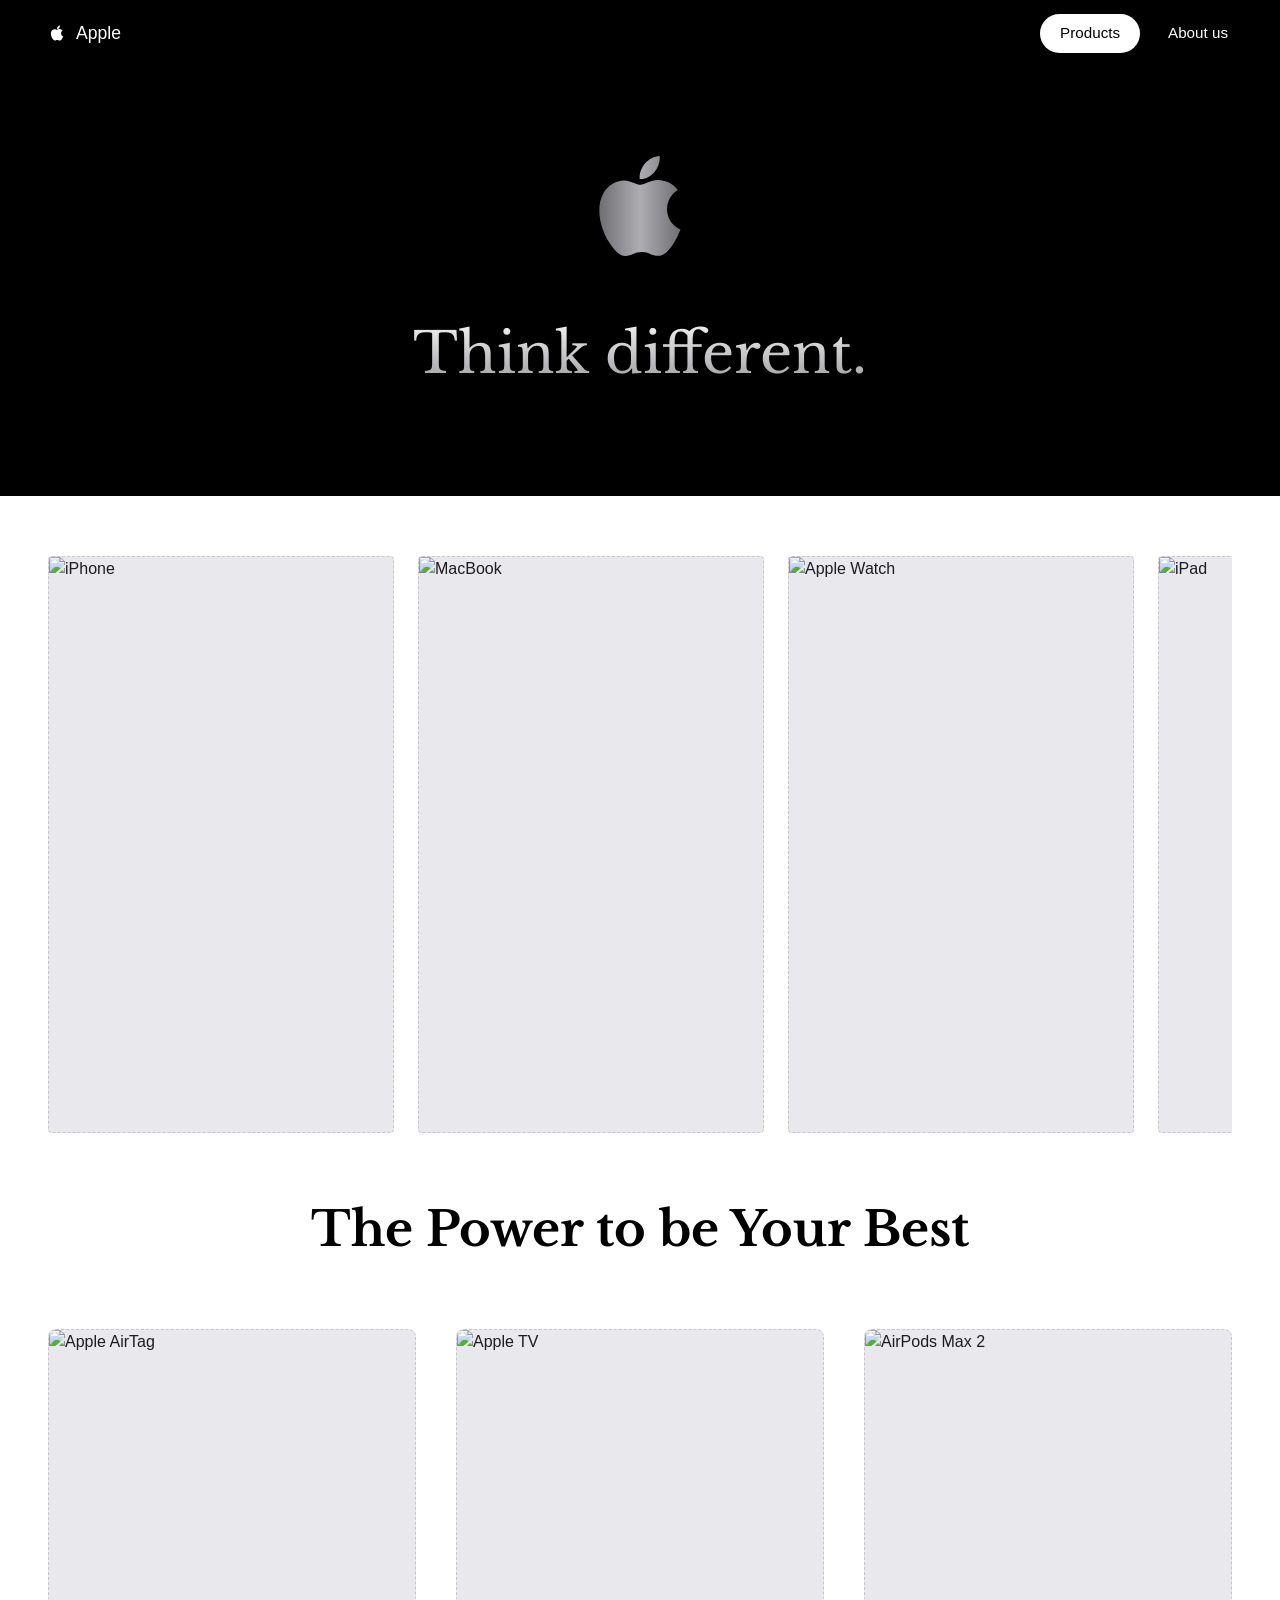
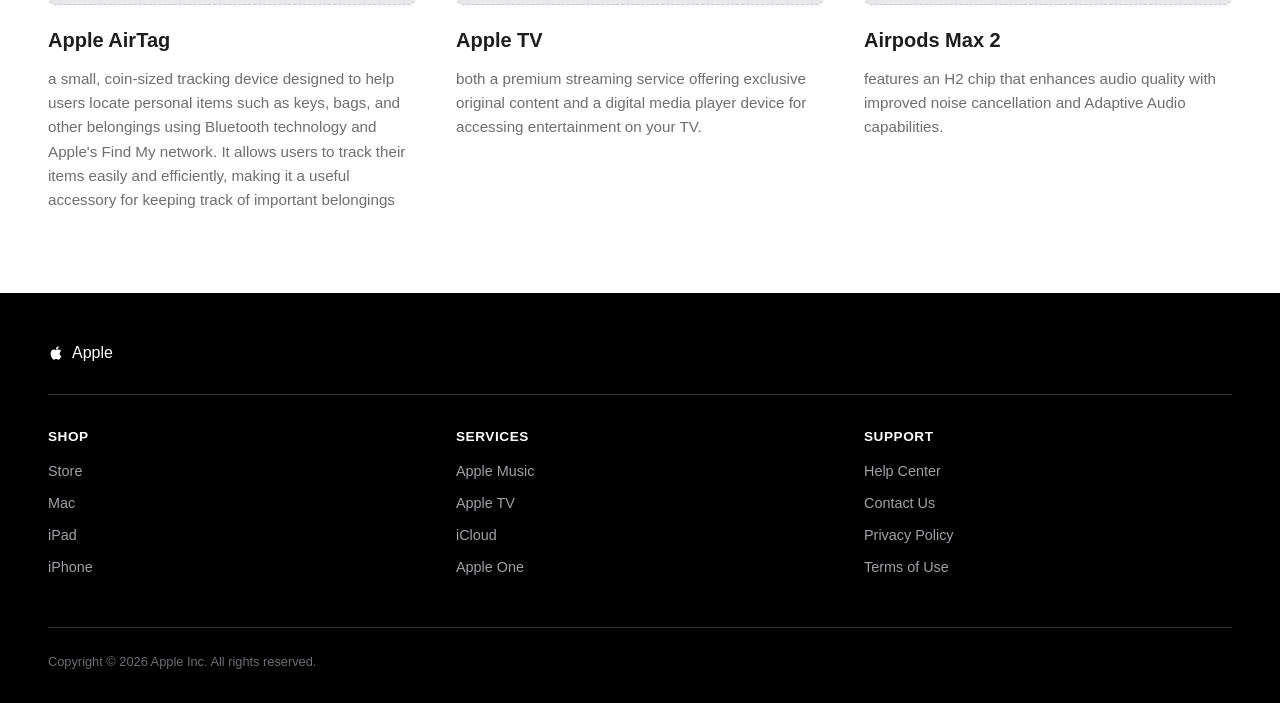
==== index.html @ c923f7aa "Add files via upload Added Main page" ====
<!DOCTYPE html>
<html lang="en">
<head>
  <meta charset="UTF-8" />
  <meta name="viewport" content="width=device-width, initial-scale=1.0" />
  <title>Apple</title>
  <link rel="preconnect" href="https://fonts.googleapis.com" />
  <link rel="preconnect" href="https://fonts.gstatic.com" crossorigin />
  <link href="https://fonts.googleapis.com/css2?family=Libre+Baskerville:ital,wght@0,400;0,700;1,400&display=swap" rel="stylesheet" />
  <link rel="stylesheet" href="styles.css" />
</head>
<body id="top">

  <!-- Navigation -->
  <nav class="nav">
    <a href="#top" class="nav-brand" id="nav-brand">
      <svg viewBox="0 0 24 24" aria-hidden="true">
        <path d="M18.71 19.5c-.83 1.24-1.71 2.45-3.05 2.47-1.34.03-1.77-.79-3.29-.79-1.53 0-2 .77-3.27.82-1.31.05-2.3-1.32-3.14-2.53C4.25 17 2.94 12.45 4.7 9.39c.87-1.52 2.43-2.48 4.12-2.51 1.28-.02 2.5.87 3.29.87.78 0 2.26-1.07 3.81-.91.65.03 2.47.26 3.64 1.98-.09.06-2.17 1.28-2.15 3.81.03 3.02 2.65 4.03 2.68 4.04-.03.07-.42 1.44-1.38 2.83M13 3.5c.73-.83 1.94-1.46 2.94-1.5.13 1.17-.34 2.35-1.04 3.19-.69.85-1.83 1.51-2.95 1.42-.15-1.15.41-2.35 1.05-3.11z"/>
      </svg>
      Apple
    </a>
    <div class="nav-links" id="nav-links"></div>
  </nav>

  <!-- Hero -->
  <section class="hero">
    <div class="hero-logo">
      <svg viewBox="0 0 24 24" aria-hidden="true">
        <defs>
          <linearGradient id="appleGradient" x1="0%" y1="0%" x2="100%" y2="0%">
            <stop offset="0%" stop-color="#6e6e73" />
            <stop offset="50%" stop-color="#aeaeb2" />
            <stop offset="100%" stop-color="#6e6e73" />
          </linearGradient>
        </defs>
        <path class="apple-gradient" d="M18.71 19.5c-.83 1.24-1.71 2.45-3.05 2.47-1.34.03-1.77-.79-3.29-.79-1.53 0-2 .77-3.27.82-1.31.05-2.3-1.32-3.14-2.53C4.25 17 2.94 12.45 4.7 9.39c.87-1.52 2.43-2.48 4.12-2.51 1.28-.02 2.5.87 3.29.87.78 0 2.26-1.07 3.81-.91.65.03 2.47.26 3.64 1.98-.09.06-2.17 1.28-2.15 3.81.03 3.02 2.65 4.03 2.68 4.04-.03.07-.42 1.44-1.38 2.83M13 3.5c.73-.83 1.94-1.46 2.94-1.5.13 1.17-.34 2.35-1.04 3.19-.69.85-1.83 1.51-2.95 1.42-.15-1.15.41-2.35 1.05-3.11z"/>
      </svg>
    </div>
    <h1 class="hero-slogan">Think different.</h1>
  </section>

  <!-- Product gallery -->
<section class="gallery">
  <div class="carousel" aria-label="Product carousel">
    <div class="carousel-track" id="carousel-track">

      <div class="carousel-item">
  <div class="img-placeholder" data-label="iPhone">
    <img src="images/iphone.png" alt="iPhone" />
  </div>
</div>

<div class="carousel-item">
  <div class="img-placeholder" data-label="MacBook">
    <img src="images/macbook.png" alt="MacBook" />
  </div>
</div>

<div class="carousel-item">
  <div class="img-placeholder" data-label="Apple Watch">
    <img src="images/watch.png" alt="Apple Watch" />
  </div>
</div>

<div class="carousel-item">
  <div class="img-placeholder" data-label="iPad">
    <img src="images/ipad.png" alt="iPad" />
  </div>
</div>

    </div>
  </div>
  <h2 class="gallery-headline">The Power to be Your Best</h2>
</section>

  <!-- Feature grid -->
  <section class="features">
    <div class="feature-grid">

      <article class="feature-card">
  <div class="img-placeholder">
    <img src="images/airtag.png" alt="Apple AirTag" />
  </div>
  <h3>Apple AirTag</h3>
  <p>a small, coin-sized tracking device designed to help users locate personal items such as keys, bags, and other belongings using Bluetooth technology and Apple's Find My network. It allows users to track their items easily and efficiently, making it a useful accessory for keeping track of important belongings</p>
</article>

<article class="feature-card">
  <div class="img-placeholder">
    <img src="images/apple-tv.png" alt="Apple TV" />
  </div>
  <h3>Apple TV</h3>
  <p>both a premium streaming service offering exclusive original content and a digital media player device for accessing entertainment on your TV.</p>
</article>

<article class="feature-card">
  <div class="img-placeholder">
    <img src="images/airpods.png" alt="AirPods Max 2" />
  </div>
  <h3>Airpods Max 2</h3>
  <p>features an H2 chip that enhances audio quality with improved noise cancellation and Adaptive Audio capabilities.</p>
</article>

    </div>
  </section>

  <!-- Footer -->
  <footer class="site-footer">
    <div class="footer-inner">
      <div class="footer-brand">
        <a href="#top" class="footer-logo" id="footer-brand">
          <svg viewBox="0 0 24 24" aria-hidden="true">
            <path d="M18.71 19.5c-.83 1.24-1.71 2.45-3.05 2.47-1.34.03-1.77-.79-3.29-.79-1.53 0-2 .77-3.27.82-1.31.05-2.3-1.32-3.14-2.53C4.25 17 2.94 12.45 4.7 9.39c.87-1.52 2.43-2.48 4.12-2.51 1.28-.02 2.5.87 3.29.87.78 0 2.26-1.07 3.81-.91.65.03 2.47.26 3.64 1.98-.09.06-2.17 1.328-2.15 3.81.03 3.02 2.65 4.03 2.68 4.04-.03.07-.42 1.44-1.38 2.83M13 3.5c.73-.83 1.94-1.46 2.94-1.5.13 1.17-.34 2.35-1.04 3.19-.69.85-1.83 1.51-2.95 1.42-.15-1.15.41-2.35 1.05-3.11z"/>
          </svg>
          Apple
        </a>
      </div>

      <div class="footer-columns">
        <div class="footer-col">
          <h4>Shop</h4>
          <ul>
            <li><a href="https://www.apple.com/us/shop/goto/store">Store</a></li>
            <li><a href="https://www.apple.com/mac/">Mac</a></li>
            <li><a href="https://www.apple.com/ipad/">iPad</a></li>
            <li><a href="https://www.apple.com/iphone/">iPhone</a></li>
          </ul>
        </div>

        <div class="footer-col">
          <h4>Services</h4>
          <ul>
            <li><a href="https://music.apple.com/us/new">Apple Music</a></li>
            <li><a href="https://tv.apple.com/">Apple TV</a></li>
            <li><a href="https://www.icloud.com/">iCloud</a></li>
            <li><a href="https://www.apple.com/lae/apple-one/">Apple One</a></li>
          </ul>
        </div>

        <div class="footer-col">
          <h4>Support</h4>
          <ul>
            <li><a href="https://support.apple.com/">Help Center</a></li>
            <li><a href="https://support.apple.com/contact">Contact Us</a></li>
            <li><a href="https://www.apple.com/legal/privacy/en-ww/">Privacy Policy</a></li>
            <li><a href="https://www.apple.com/legal/internet-services/terms/site.html">Terms of Use</a></li>
          </ul>
        </div>
      </div>

      <div class="footer-bottom">
        <p>Copyright © 2026 Apple Inc. All rights reserved.</p>
      </div>
    </div>
  </footer>
    
    <script src="carousel.js"></script>
    <script src="nav.js"></script>
</body>
</html>
---- styles.css ----
*, *::before, *::after {
  box-sizing: border-box;
  margin: 0;
  padding: 0;
}

body {
  font-family: -apple-system, BlinkMacSystemFont, "Segoe UI", Helvetica, Arial, sans-serif;
  color: #1d1d1f;
  background: #fff;
  line-height: 1.5;
  padding-top: 52px;
}

/* ── Navigation (fixed / floating) ── */
.nav {
  position: fixed;
  top: 0;
  left: 0;
  right: 0;
  z-index: 1000;
  background: #000;
  display: flex;
  align-items: center;
  justify-content: space-between;
  padding: 14px 48px;
  box-shadow: 0 2px 12px rgba(0, 0, 0, 0.15);
  transition: box-shadow 0.2s ease;
}

.nav--scrolled {
  box-shadow: 0 4px 20px rgba(0, 0, 0, 0.25);
}

.nav-brand {
  display: flex;
  align-items: center;
  gap: 10px;
  color: #fff;
  text-decoration: none;
  font-size: 1.1rem;
  font-weight: 500;
}

.nav-brand svg {
  width: 18px;
  height: 22px;
  fill: #fff;
}

.nav-links {
  display: flex;
  align-items: center;
  gap: 24px;
}

.nav-btn {
  display: inline-flex;
  align-items: center;
  justify-content: center;
  font-family: inherit;
  font-size: 0.95rem;
  text-decoration: none;
  cursor: pointer;
  border: none;
  background: none;
  transition: opacity 0.2s ease;
}

.nav-btn:hover {
  opacity: 0.85;
}

.nav-btn--pill {
  background: #fff;
  color: #000;
  padding: 8px 20px;
  border-radius: 999px;
  font-weight: 500;
}

.nav-btn--text {
  color: #fff;
  padding: 8px 4px;
}

/* ── Hero ── */
.hero {
  background: #000;
  text-align: center;
  padding: 80px 24px 100px;
}

.hero-logo {
  width: 120px;
  height: 148px;
  margin: 0 auto 32px;
}

.hero-logo svg {
  width: 100%;
  height: 100%;
}

.hero-logo .apple-gradient {
  fill: url(#appleGradient);
}

.hero-slogan {
  font-family: "Libre Baskerville", "Times New Roman", Georgia, serif;
  font-size: clamp(2rem, 5vw, 3.5rem);
  font-weight: 400;
  background: linear-gradient(180deg, #ffffff 0%, #8e8e93 100%);
  -webkit-background-clip: text;
  background-clip: text;
  -webkit-text-fill-color: transparent;
}

/* ── Product gallery ── */
.gallery {
  background: #fff;
  padding: 48px 48px 64px;
}

.gallery-row {
  display: grid;
  grid-template-columns: repeat(4, 1fr);
  gap: 16px;
  max-width: 1200px;
  margin: 0 auto 48px;
}

.gallery-headline {
  font-family: "Libre Baskerville", "Times New Roman", Georgia, serif;
  font-size: clamp(2rem, 4vw, 3rem);
  font-weight: 700;
  text-align: center;
  color: #000;
}

/* ── Image placeholders ── */
.img-placeholder {
  background: #e8e8ed;
  border: 1px dashed #c7c7cc;
  display: flex;
  align-items: center;
  justify-content: center;
  overflow: hidden;
  position: relative;
}

.img-placeholder img {
  width: 100%;
  height: 100%;
  object-fit: cover;
  display: block;
}

.img-placeholder img:not([src]),
.img-placeholder img[src=""] {
  visibility: hidden;
}

.feature-grid .img-placeholder {
  aspect-ratio: 4 / 3;
  border-radius: 8px;
  margin-bottom: 20px;
}

/* ── Feature grid ── */
.features {
  background: #fff;
  padding: 0 48px 80px;
}

.feature-grid {
  display: grid;
  grid-template-columns: repeat(3, 1fr);
  gap: 40px;
  max-width: 1200px;
  margin: 0 auto;
}

.feature-card h3 {
  font-size: 1.25rem;
  font-weight: 700;
  margin-bottom: 12px;
  color: #1d1d1f;
}

.feature-card p {
  font-size: 0.95rem;
  color: #6e6e73;
  line-height: 1.6;
}

/* ── Footer ── */
.site-footer {
  background: #000;
  color: #a1a1a6;
  padding: 48px 48px 32px;
}

.footer-inner {
  max-width: 1200px;
  margin: 0 auto;
}

.footer-brand {
  margin-bottom: 32px;
  padding-bottom: 24px;
  border-bottom: 1px solid #333;
}

.footer-logo {
  display: inline-flex;
  align-items: center;
  gap: 8px;
  color: #fff;
  text-decoration: none;
  font-size: 1rem;
  font-weight: 500;
}

.footer-logo svg {
  width: 16px;
  height: 20px;
  fill: #fff;
}

.footer-columns {
  display: grid;
  grid-template-columns: repeat(3, 1fr);
  gap: 40px;
  margin-bottom: 40px;
}

.footer-col h4 {
  color: #fff;
  font-size: 0.85rem;
  font-weight: 600;
  margin-bottom: 12px;
  text-transform: uppercase;
  letter-spacing: 0.04em;
}

.footer-col ul {
  list-style: none;
}

.footer-col li {
  margin-bottom: 8px;
}

.footer-col a {
  color: #a1a1a6;
  text-decoration: none;
  font-size: 0.9rem;
  transition: color 0.2s ease;
}

.footer-col a:hover {
  color: #fff;
}

.footer-bottom {
  padding-top: 24px;
  border-top: 1px solid #333;
}

.footer-bottom p {
  font-size: 0.8rem;
  color: #6e6e73;
}

/* ── Product carousel (continuous loop) ── */
.carousel {
  overflow: hidden;
  width: 100%;
  max-width: 100%;
  margin: 0 auto 48px;
  padding: 12px 0;
}

.carousel-track {
  display: flex;
  gap: 24px;
  width: max-content;
  animation: carousel-scroll 30s linear infinite;
}

.carousel-item {
  flex: 0 0 auto;
  width: 346px; /* desktop default */
}

.carousel-item .img-placeholder {
  aspect-ratio: 3 / 5;
  border-radius: 4px;
  width: 100%;
  height: auto;
}

@keyframes carousel-scroll {
  0%   { transform: translateX(0); }
  100% { transform: translateX(-100%); } /* scroll through originals + clones */
}

/* ── Responsive ── */

.img-placeholder img.img-odjpgz {
  transform: scaleX(1);
}

.img-placeholder img.img-hcqkvk {
  width: 462px;
  height: 302px;
  left: -99px;
  top: -8px;
}

.img-placeholder img.img-blcqap {
  width: 441px;
  height: 315px;
  left: -115px;
  top: -71px;
}

.img-placeholder img.img-ui7yku {
  width: 425px;
  height: 321px;
  left: -9px;
  top: 0px;
  display: none;
}

@media (max-width: 900px) {
  .carousel-item {
    width: 288px;
  }

  .carousel-track {
    animation-duration: 22s;
  }

  .feature-grid,
  .footer-columns {
    grid-template-columns: 1fr;
  }

  .nav {
    padding: 14px 24px;
  }

  .gallery,
  .features,
  .site-footer {
    padding-left: 24px;
    padding-right: 24px;
  }
}

@media (prefers-reduced-motion: reduce) {
  .carousel-track {
    animation: none;
    overflow-x: auto;
    width: 100%;
    padding-bottom: 8px;
  }
}

@media (min-width: 481px) and (max-width: 769px) {.img-placeholder img.img-odjpgz {
  transform: scaleX(-1);
}

.img-placeholder img.img-hcqkvk {
  width: 371.328px;
  height: 277.984px;
  left: 0px;
  top: 0px;
}

.img-placeholder img.img-blcqap {
  width: 326px;
  height: 244px;
  left: 0px;
  top: 0px;
}

.img-placeholder img.img-ui7yku {
  width: 211px;
  height: 157.75px;
  left: 0px;
  top: 0px;
  display: block;
}}

@media (max-width: 481px) {.img-placeholder img.img-odjpgz {
  transform: scaleX(-1);
}

.img-placeholder img.img-hcqkvk {
  width: 371.328px;
  height: 277.984px;
  left: 0px;
  top: 0px;
}

.img-placeholder img.img-blcqap {
  width: 326px;
  height: 244px;
  left: 0px;
  top: 0px;
}

.img-placeholder img.img-ui7yku {
  width: 211px;
  height: 157.75px;
  left: 0px;
  top: 0px;
  display: block;
}}
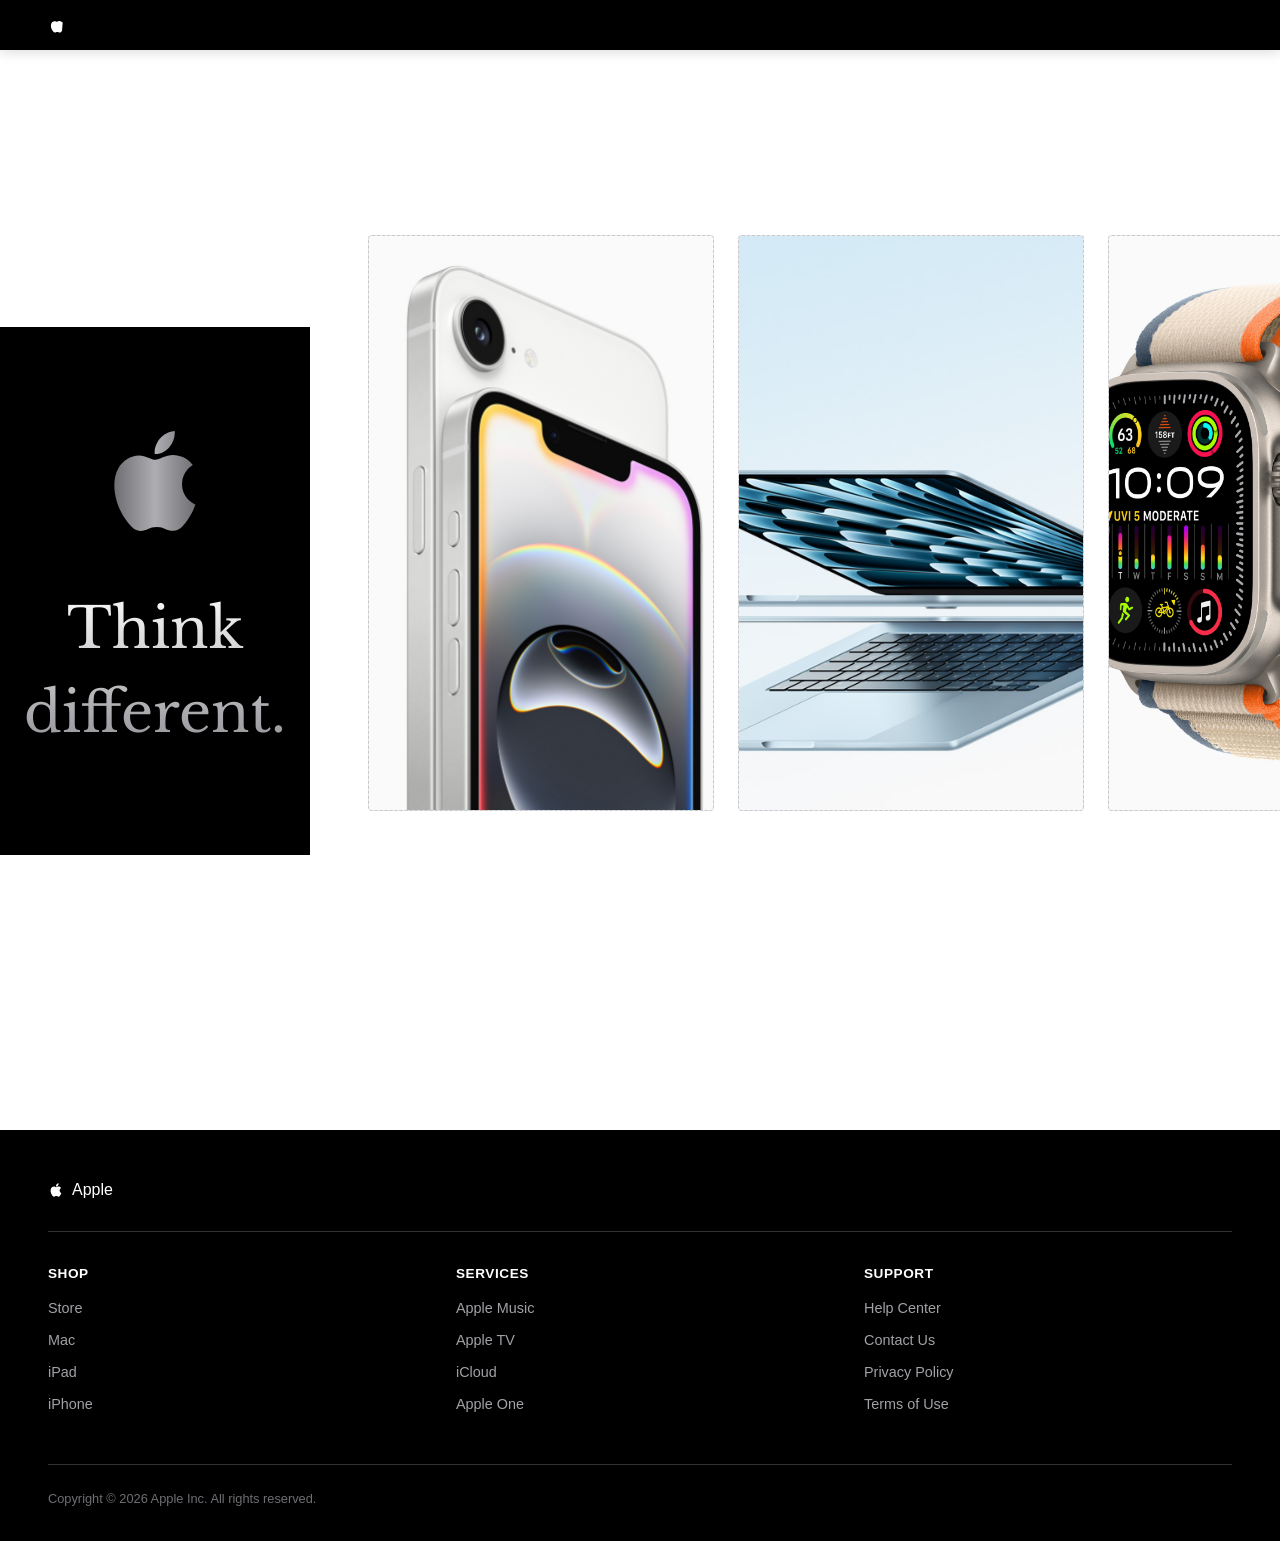
==== commit 805f7271: "Add files via upload Reupload of the homepage" ====
--- a/index.html
+++ b/index.html
@@ -11,18 +11,17 @@
 </head>
 <body id="top">
 
-  <!-- Navigation -->
+  <!-- navbar -->
   <nav class="nav">
     <a href="#top" class="nav-brand" id="nav-brand">
       <svg viewBox="0 0 24 24" aria-hidden="true">
-        <path d="M18.71 19.5c-.83 1.24-1.71 2.45-3.05 2.47-1.34.03-1.77-.79-3.29-.79-1.53 0-2 .77-3.27.82-1.31.05-2.3-1.32-3.14-2.53C4.25 17 2.94 12.45 4.7 9.39c.87-1.52 2.43-2.48 4.12-2.51 1.28-.02 2.5.87 3.29.87.78 0 2.26-1.07 3.81-.91.65.03 2.47.26 3.64 1.98-.09.06-2.17 1.28-2.15 3.81.03 3.02 2.65 4.03 2.68 4.04-.03.07-.42 1.44-1.38 2.83M13 3.5c.73-.83 1.94-1.46 2.94-1.5.13 1.17-.34 2.35-1.04 3.19-.69.85-1.83 1.51-2.95 1.42-.15-1.15.41-2.35 1.05-3.11z"/>
-      </svg>
+        <path d="M18.71 19.5c-.83 1.24-1.71 2.45-3.05 2.47-1.34.03-1.77-.79-3.29-.79-1.53 0-2 .77-3.27.82-1.31.05-2.3-1.32-3.14-2.53C4.25 17 2.94 12.45 4.7 9.39c.87-1.52 2.43-2.48 4.12-2.51 1.28-.02 2.5.87 3.29.87.78 0 2.26-1.07 3.81-.91.65.03 2.47.26 3.64 1.98-.09.06-2.17 1.28-2.
       Apple
     </a>
     <div class="nav-links" id="nav-links"></div>
   </nav>
 
-  <!-- Hero -->
+  <!-- hero -->
   <section class="hero">
     <div class="hero-logo">
       <svg viewBox="0 0 24 24" aria-hidden="true">
@@ -39,7 +38,7 @@
     <h1 class="hero-slogan">Think different.</h1>
   </section>
 
-  <!-- Product gallery -->
+  <!-- Product -->
 <section class="gallery">
   <div class="carousel" aria-label="Product carousel">
     <div class="carousel-track" id="carousel-track">
@@ -73,7 +72,7 @@
   <h2 class="gallery-headline">The Power to be Your Best</h2>
 </section>
 
-  <!-- Feature grid -->
+  <!-- Features -->
   <section class="features">
     <div class="feature-grid">
 
--- a/styles.css
+++ b/styles.css
@@ -12,7 +12,7 @@
   padding-top: 52px;
 }
 
-/* ── Navigation (fixed / floating) ── */
+/* ── navigation sticky */
 .nav {
   position: fixed;
   top: 0;
@@ -84,7 +84,6 @@
   padding: 8px 4px;
 }
 
-/* ── Hero ── */
 .hero {
   background: #000;
   text-align: center;
@@ -116,7 +115,7 @@
   -webkit-text-fill-color: transparent;
 }
 
-/* ── Product gallery ── */
+
 .gallery {
   background: #fff;
   padding: 48px 48px 64px;
@@ -138,7 +137,6 @@
   color: #000;
 }
 
-/* ── Image placeholders ── */
 .img-placeholder {
   background: #e8e8ed;
   border: 1px dashed #c7c7cc;
@@ -167,7 +165,7 @@
   margin-bottom: 20px;
 }
 
-/* ── Feature grid ── */
+
 .features {
   background: #fff;
   padding: 0 48px 80px;
@@ -273,7 +271,6 @@
   color: #6e6e73;
 }
 
-/* ── Product carousel (continuous loop) ── */
 .carousel {
   overflow: hidden;
   width: 100%;
@@ -291,7 +288,7 @@
 
 .carousel-item {
   flex: 0 0 auto;
-  width: 346px; /* desktop default */
+  width: 346px; 
 }
 
 .carousel-item .img-placeholder {
@@ -306,7 +303,7 @@
   100% { transform: translateX(-100%); } /* scroll through originals + clones */
 }
 
-/* ── Responsive ── */
+
 
 .img-placeholder img.img-odjpgz {
   transform: scaleX(1);
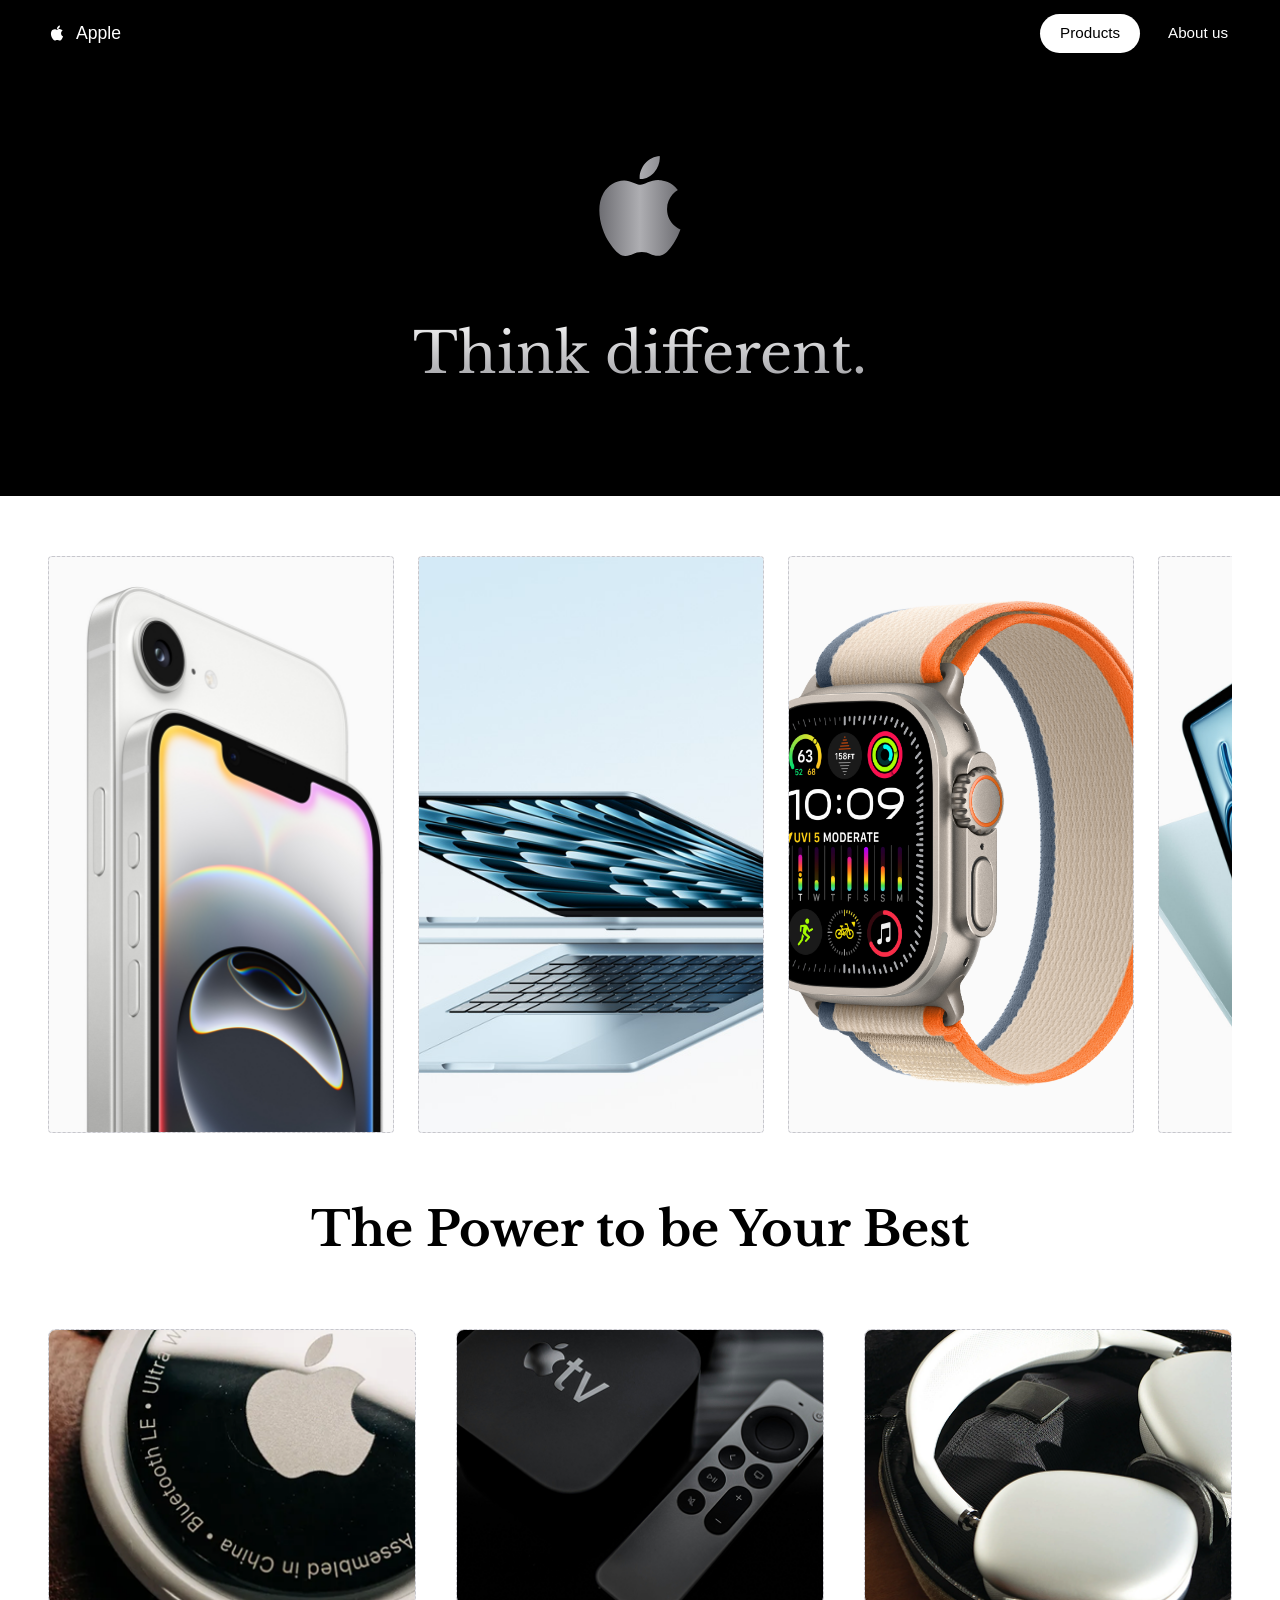
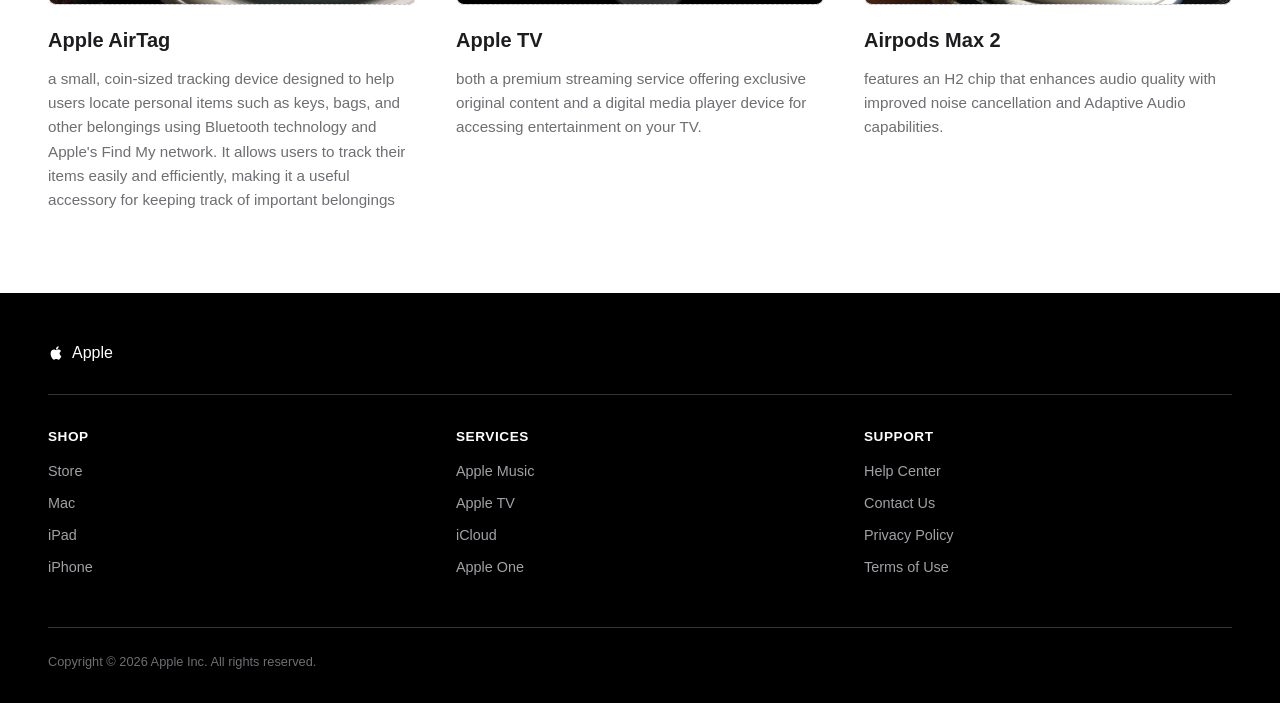
==== commit 6023a93f: "Fix HTML formatting and structure" ====
--- a/index.html
+++ b/index.html
@@ -11,17 +11,18 @@
 </head>
 <body id="top">
 
-  <!-- navbar -->
+  <!-- Navigation -->
   <nav class="nav">
     <a href="#top" class="nav-brand" id="nav-brand">
       <svg viewBox="0 0 24 24" aria-hidden="true">
-        <path d="M18.71 19.5c-.83 1.24-1.71 2.45-3.05 2.47-1.34.03-1.77-.79-3.29-.79-1.53 0-2 .77-3.27.82-1.31.05-2.3-1.32-3.14-2.53C4.25 17 2.94 12.45 4.7 9.39c.87-1.52 2.43-2.48 4.12-2.51 1.28-.02 2.5.87 3.29.87.78 0 2.26-1.07 3.81-.91.65.03 2.47.26 3.64 1.98-.09.06-2.17 1.28-2.
+        <path d="M18.71 19.5c-.83 1.24-1.71 2.45-3.05 2.47-1.34.03-1.77-.79-3.29-.79-1.53 0-2 .77-3.27.82-1.31.05-2.3-1.32-3.14-2.53C4.25 17 2.94 12.45 4.7 9.39c.87-1.52 2.43-2.48 4.12-2.51 1.28-.02 2.5.87 3.29.87.78 0 2.26-1.07 3.81-.91.65.03 2.47.26 3.64 1.98-.09.06-2.17 1.28-2.15 3.81.03 3.02 2.65 4.03 2.68 4.04-.03.07-.42 1.44-1.38 2.83M13 3.5c.73-.83 1.94-1.46 2.94-1.5.13 1.17-.34 2.35-1.04 3.19-.69.85-1.83 1.51-2.95 1.42-.15-1.15.41-2.35 1.05-3.11z"/>
+      </svg>
       Apple
     </a>
     <div class="nav-links" id="nav-links"></div>
   </nav>
 
-  <!-- hero -->
+  <!-- Hero -->
   <section class="hero">
     <div class="hero-logo">
       <svg viewBox="0 0 24 24" aria-hidden="true">
@@ -38,7 +39,7 @@
     <h1 class="hero-slogan">Think different.</h1>
   </section>
 
-  <!-- Product -->
+  <!-- Product gallery -->
 <section class="gallery">
   <div class="carousel" aria-label="Product carousel">
     <div class="carousel-track" id="carousel-track">
@@ -72,7 +73,7 @@
   <h2 class="gallery-headline">The Power to be Your Best</h2>
 </section>
 
-  <!-- Features -->
+  <!-- Feature grid -->
   <section class="features">
     <div class="feature-grid">
 
@@ -156,4 +157,4 @@
     <script src="carousel.js"></script>
     <script src="nav.js"></script>
 </body>
-</html>+</html>
